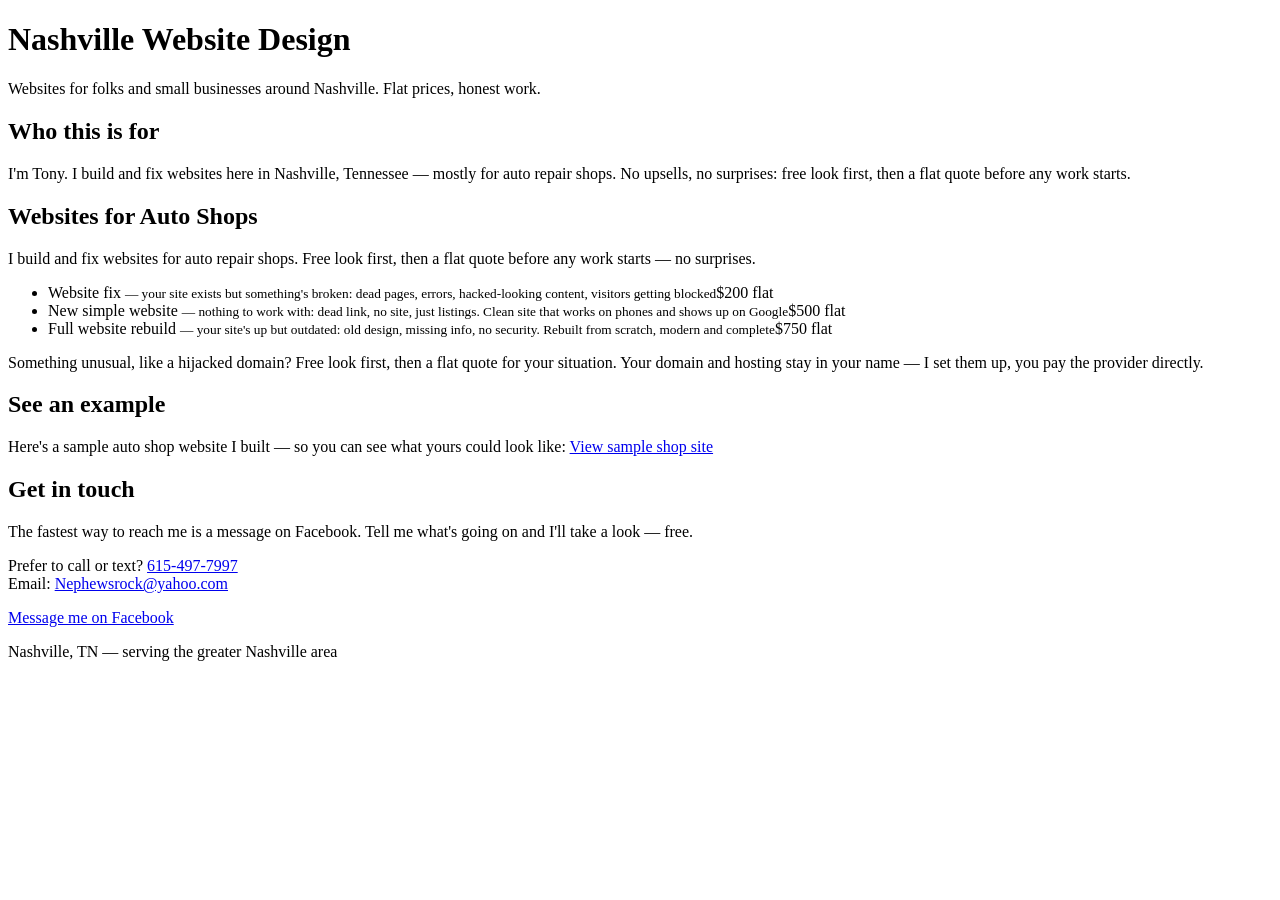
==== demo/index.html @ b76e7350 "Add demo/index.html" ====
<!DOCTYPE html>
<html lang="en">
<head>
<meta charset="UTF-8">
<meta name="viewport" content="width=device-width, initial-scale=1.0">
<title>Nashville Website Design</title>
<link rel="stylesheet" href="style.css">
</head>
<body>

<header>
  <h1>Nashville Website Design</h1>
  <p class="tagline">Websites for folks and small businesses around Nashville. Flat prices, honest work.</p>
</header>

<main>

  <section id="about">
    <h2>Who this is for</h2>
    <p>I'm Tony. I build and fix websites here in Nashville, Tennessee — mostly for auto repair shops. No upsells, no surprises: free look first, then a flat quote before any work starts.</p>
  </section>

  <section id="websites">
    <h2>Websites for Auto Shops</h2>
    <p>I build and fix websites for auto repair shops. Free look first, then a flat quote before any work starts — no surprises.</p>
    <ul class="prices">
      <li><span>Website fix <small>— your site exists but something's broken: dead pages, errors, hacked-looking content, visitors getting blocked</small></span><span class="price">$200 flat</span></li>
      <li><span>New simple website <small>— nothing to work with: dead link, no site, just listings. Clean site that works on phones and shows up on Google</small></span><span class="price">$500 flat</span></li>
      <li><span>Full website rebuild <small>— your site's up but outdated: old design, missing info, no security. Rebuilt from scratch, modern and complete</small></span><span class="price">$750 flat</span></li>
    </ul>
    <p class="note">Something unusual, like a hijacked domain? Free look first, then a flat quote for your situation. Your domain and hosting stay in your name — I set them up, you pay the provider directly.</p>
  </section>

  <section id="example">
    <h2>See an example</h2>
    <p>Here's a sample auto shop website I built — so you can see what yours could look like: <a class="button" href="demo/">View sample shop site</a></p>
  </section>

  <section id="contact">
    <h2>Get in touch</h2>
    <p>The fastest way to reach me is a message on Facebook. Tell me what's going on and I'll take a look — free.</p>
    <p>Prefer to call or text? <a href="tel:+16154977997">615-497-7997</a><br>Email: <a href="mailto:Nephewsrock@yahoo.com">Nephewsrock@yahoo.com</a></p>
    <a class="button" href="https://www.facebook.com/1211981281999904/">Message me on Facebook</a>
  </section>

</main>

<footer>
  <p>Nashville, TN &mdash; serving the greater Nashville area</p>
</footer>

</body>
</html>
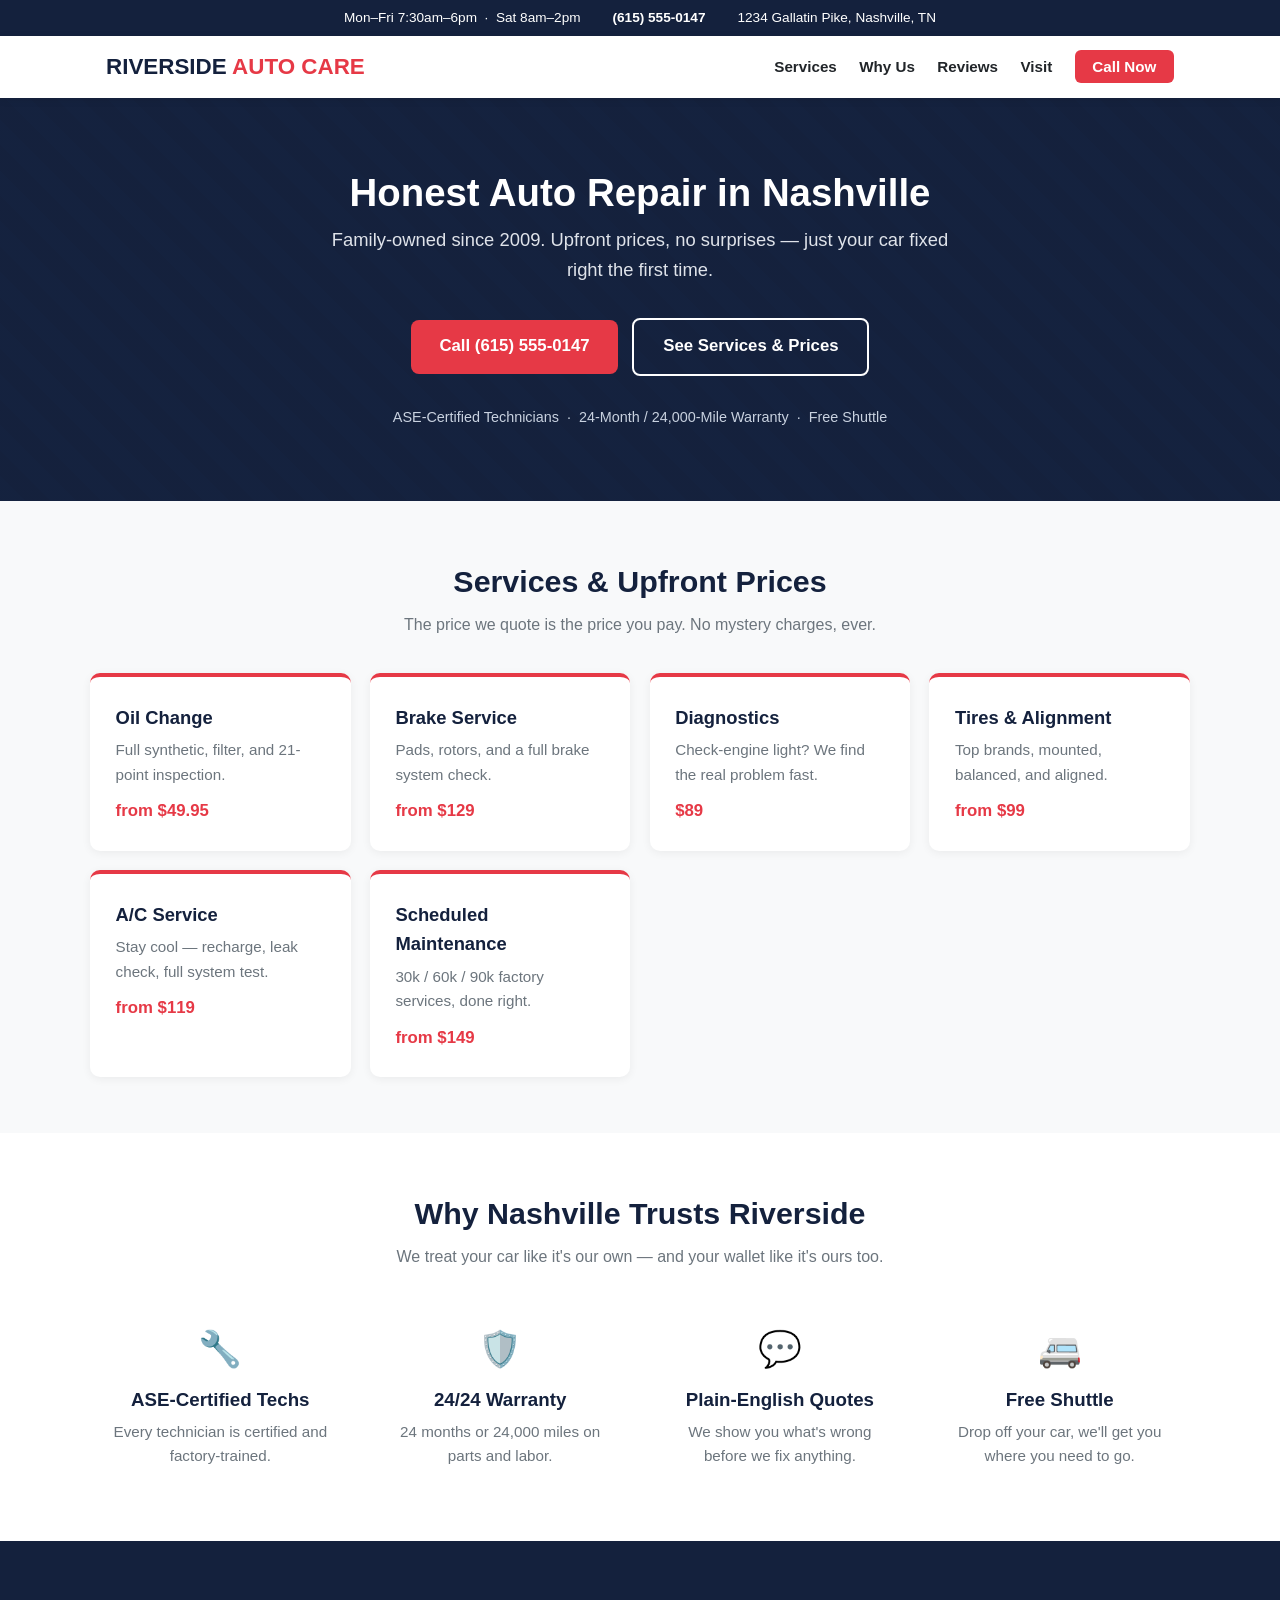
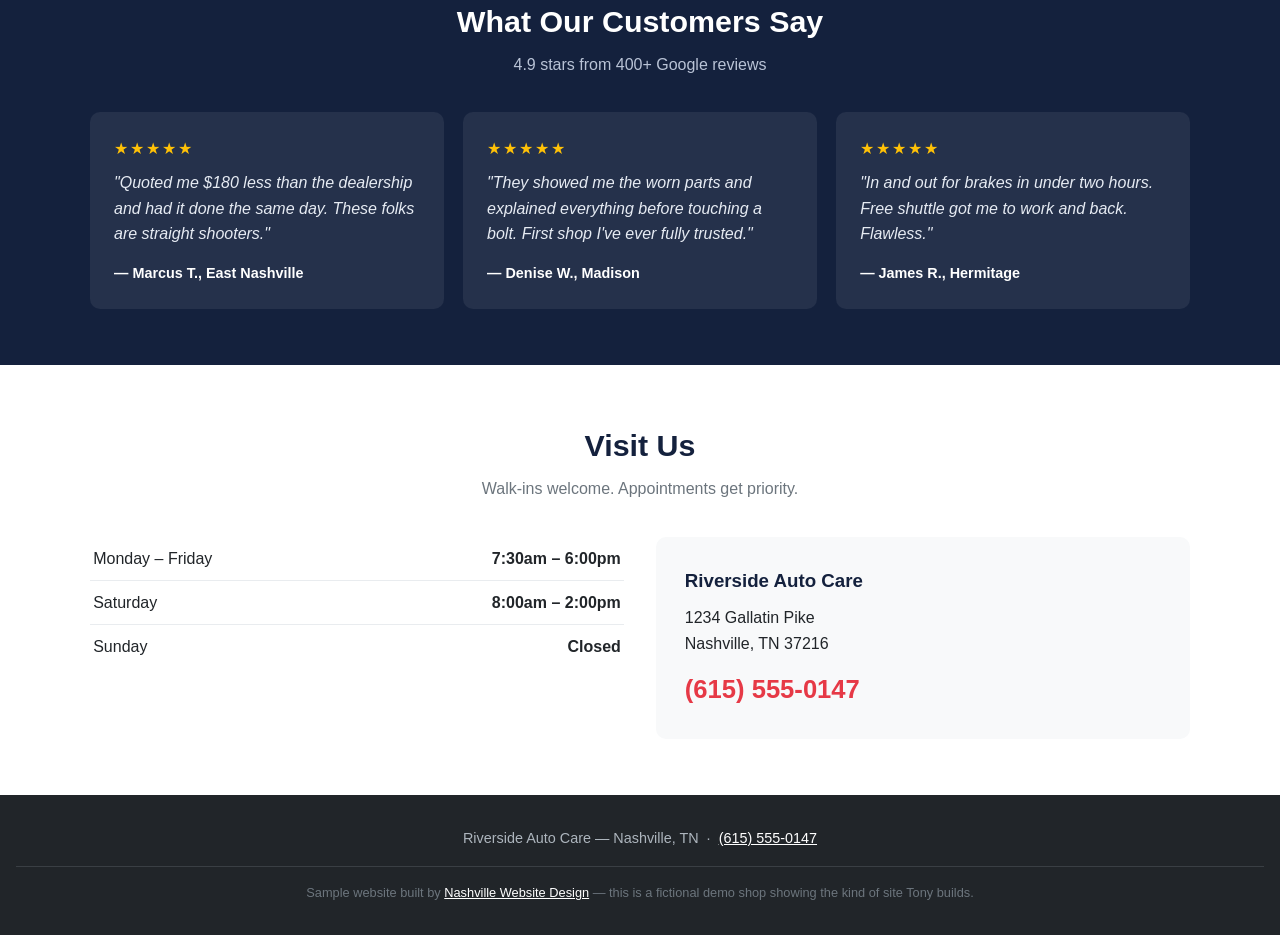
==== commit 73443ffd: "Update demo/index.html" ====
--- a/demo/index.html
+++ b/demo/index.html
@@ -3,51 +3,191 @@
 <head>
 <meta charset="UTF-8">
 <meta name="viewport" content="width=device-width, initial-scale=1.0">
-<title>Nashville Website Design</title>
-<link rel="stylesheet" href="style.css">
+<title>Riverside Auto Care | Auto Repair in Nashville, TN</title>
+<meta name="description" content="Riverside Auto Care — honest, affordable auto repair in Nashville, TN. Oil changes, brakes, diagnostics, and more. Call (615) 555-0147.">
+<style>
+  :root{
+    --navy:#14213d; --red:#e63946; --light:#f8f9fa; --gray:#6c757d; --dark:#212529;
+  }
+  *{margin:0;padding:0;box-sizing:border-box}
+  body{font-family:-apple-system,BlinkMacSystemFont,"Segoe UI",Roboto,Helvetica,Arial,sans-serif;color:var(--dark);line-height:1.6}
+  a{color:inherit}
+
+  /* Top bar */
+  .topbar{background:var(--navy);color:#fff;font-size:.85rem;padding:.45rem 1rem;display:flex;justify-content:center;gap:2rem;flex-wrap:wrap}
+  .topbar a{text-decoration:none;font-weight:600}
+  .topbar a:hover{text-decoration:underline}
+
+  /* Nav */
+  nav{background:#fff;box-shadow:0 2px 8px rgba(0,0,0,.08);position:sticky;top:0;z-index:50}
+  .nav-inner{max-width:1100px;margin:0 auto;padding:.8rem 1rem;display:flex;align-items:center;justify-content:space-between}
+  .logo{font-size:1.4rem;font-weight:800;color:var(--navy);text-decoration:none}
+  .logo span{color:var(--red)}
+  .nav-links{display:flex;gap:1.4rem;list-style:none}
+  .nav-links a{text-decoration:none;font-weight:600;font-size:.95rem;color:var(--dark)}
+  .nav-links a:hover{color:var(--red)}
+  .nav-cta{background:var(--red);color:#fff!important;padding:.5rem 1.1rem;border-radius:6px}
+  .nav-cta:hover{background:#c92f3b}
+  @media(max-width:640px){.nav-links li:not(:last-child){display:none}}
+
+  /* Hero */
+  .hero{background:linear-gradient(rgba(20,33,61,.88),rgba(20,33,61,.88)),repeating-linear-gradient(45deg,#1b2a4a 0 18px,#16233c 18px 36px);color:#fff;text-align:center;padding:4.5rem 1rem}
+  .hero h1{font-size:2.4rem;margin-bottom:.6rem;line-height:1.2}
+  .hero p{font-size:1.15rem;max-width:640px;margin:0 auto 1.8rem;color:#dfe3ea}
+  .btn{display:inline-block;padding:.85rem 1.8rem;border-radius:8px;font-weight:700;text-decoration:none;font-size:1.05rem;margin:.3rem}
+  .btn-red{background:var(--red);color:#fff}
+  .btn-red:hover{background:#c92f3b}
+  .btn-outline{border:2px solid #fff;color:#fff}
+  .btn-outline:hover{background:#fff;color:var(--navy)}
+  .badges{margin-top:1.6rem;font-size:.9rem;color:#c9d2e0}
+
+  /* Sections */
+  section{padding:3.5rem 1rem}
+  .wrap{max-width:1100px;margin:0 auto}
+  h2{font-size:1.9rem;color:var(--navy);margin-bottom:.4rem;text-align:center}
+  .sub{text-align:center;color:var(--gray);margin-bottom:2.2rem;max-width:640px;margin-left:auto;margin-right:auto}
+
+  /* Services */
+  .services{background:var(--light)}
+  .grid{display:grid;grid-template-columns:repeat(auto-fit,minmax(240px,1fr));gap:1.2rem}
+  .card{background:#fff;border-radius:10px;padding:1.6rem;box-shadow:0 2px 10px rgba(0,0,0,.06);border-top:4px solid var(--red)}
+  .card h3{color:var(--navy);margin-bottom:.4rem;font-size:1.15rem}
+  .card p{color:var(--gray);font-size:.95rem;margin-bottom:.7rem}
+  .card .from{font-weight:800;color:var(--red);font-size:1.05rem}
+
+  /* Why us */
+  .why-grid{display:grid;grid-template-columns:repeat(auto-fit,minmax(220px,1fr));gap:1.2rem;text-align:center}
+  .why{padding:1rem}
+  .why .icon{font-size:2.2rem;margin-bottom:.5rem}
+  .why h3{color:var(--navy);margin-bottom:.3rem}
+  .why p{color:var(--gray);font-size:.95rem}
+
+  /* Reviews */
+  .reviews{background:var(--navy);color:#fff}
+  .reviews h2{color:#fff}
+  .reviews .sub{color:#b9c3d6}
+  .stars{color:#ffc107;letter-spacing:2px;margin-bottom:.5rem}
+  .review{background:rgba(255,255,255,.07);border-radius:10px;padding:1.5rem}
+  .review p{font-style:italic;margin-bottom:.8rem;color:#e6ebf3}
+  .review cite{font-style:normal;font-weight:700;color:#fff;font-size:.9rem}
+
+  /* Visit */
+  .visit-grid{display:grid;grid-template-columns:repeat(auto-fit,minmax(280px,1fr));gap:2rem;align-items:start}
+  .hours{width:100%;border-collapse:collapse}
+  .hours td{padding:.55rem .2rem;border-bottom:1px solid #e9ecef}
+  .hours tr:last-child td{border-bottom:none}
+  .hours td:last-child{text-align:right;font-weight:600}
+  .addr-box{background:var(--light);border-radius:10px;padding:1.8rem}
+  .addr-box h3{color:var(--navy);margin-bottom:.6rem}
+  .big-phone{font-size:1.6rem;font-weight:800;color:var(--red);text-decoration:none}
+  .big-phone:hover{text-decoration:underline}
+
+  /* Footer */
+  footer{background:var(--dark);color:#adb5bd;text-align:center;padding:2rem 1rem;font-size:.9rem}
+  footer a{color:#fff}
+  .sample-note{margin-top:1rem;font-size:.8rem;color:#6c757d;border-top:1px solid #3a3f44;padding-top:1rem}
+
+  /* Sticky mobile call */
+  .mobile-call{display:none;position:fixed;bottom:0;left:0;right:0;background:var(--red);color:#fff;text-align:center;padding:1rem;font-weight:800;font-size:1.15rem;text-decoration:none;z-index:60}
+  @media(max-width:640px){.mobile-call{display:block}body{padding-bottom:60px}.hero h1{font-size:1.9rem}}
+</style>
 </head>
 <body>
 
-<header>
-  <h1>Nashville Website Design</h1>
-  <p class="tagline">Websites for folks and small businesses around Nashville. Flat prices, honest work.</p>
-</header>
+<div class="topbar">
+  <span>Mon–Fri 7:30am–6pm &nbsp;·&nbsp; Sat 8am–2pm</span>
+  <a href="tel:+16155550147">(615) 555-0147</a>
+  <span>1234 Gallatin Pike, Nashville, TN</span>
+</div>
 
-<main>
+<nav>
+  <div class="nav-inner">
+    <a class="logo" href="#">RIVERSIDE <span>AUTO CARE</span></a>
+    <ul class="nav-links">
+      <li><a href="#services">Services</a></li>
+      <li><a href="#why">Why Us</a></li>
+      <li><a href="#reviews">Reviews</a></li>
+      <li><a href="#visit">Visit</a></li>
+      <li><a class="nav-cta" href="tel:+16155550147">Call Now</a></li>
+    </ul>
+  </div>
+</nav>
 
-  <section id="about">
-    <h2>Who this is for</h2>
-    <p>I'm Tony. I build and fix websites here in Nashville, Tennessee — mostly for auto repair shops. No upsells, no surprises: free look first, then a flat quote before any work starts.</p>
-  </section>
+<div class="hero">
+  <h1>Honest Auto Repair in Nashville</h1>
+  <p>Family-owned since 2009. Upfront prices, no surprises — just your car fixed right the first time.</p>
+  <a class="btn btn-red" href="tel:+16155550147">Call (615) 555-0147</a>
+  <a class="btn btn-outline" href="#services">See Services &amp; Prices</a>
+  <div class="badges">ASE-Certified Technicians &nbsp;·&nbsp; 24-Month / 24,000-Mile Warranty &nbsp;·&nbsp; Free Shuttle</div>
+</div>
 
-  <section id="websites">
-    <h2>Websites for Auto Shops</h2>
-    <p>I build and fix websites for auto repair shops. Free look first, then a flat quote before any work starts — no surprises.</p>
-    <ul class="prices">
-      <li><span>Website fix <small>— your site exists but something's broken: dead pages, errors, hacked-looking content, visitors getting blocked</small></span><span class="price">$200 flat</span></li>
-      <li><span>New simple website <small>— nothing to work with: dead link, no site, just listings. Clean site that works on phones and shows up on Google</small></span><span class="price">$500 flat</span></li>
-      <li><span>Full website rebuild <small>— your site's up but outdated: old design, missing info, no security. Rebuilt from scratch, modern and complete</small></span><span class="price">$750 flat</span></li>
-    </ul>
-    <p class="note">Something unusual, like a hijacked domain? Free look first, then a flat quote for your situation. Your domain and hosting stay in your name — I set them up, you pay the provider directly.</p>
-  </section>
+<section class="services" id="services">
+  <div class="wrap">
+    <h2>Services &amp; Upfront Prices</h2>
+    <p class="sub">The price we quote is the price you pay. No mystery charges, ever.</p>
+    <div class="grid">
+      <div class="card"><h3>Oil Change</h3><p>Full synthetic, filter, and 21-point inspection.</p><div class="from">from $49.95</div></div>
+      <div class="card"><h3>Brake Service</h3><p>Pads, rotors, and a full brake system check.</p><div class="from">from $129</div></div>
+      <div class="card"><h3>Diagnostics</h3><p>Check-engine light? We find the real problem fast.</p><div class="from">$89</div></div>
+      <div class="card"><h3>Tires &amp; Alignment</h3><p>Top brands, mounted, balanced, and aligned.</p><div class="from">from $99</div></div>
+      <div class="card"><h3>A/C Service</h3><p>Stay cool — recharge, leak check, full system test.</p><div class="from">from $119</div></div>
+      <div class="card"><h3>Scheduled Maintenance</h3><p>30k / 60k / 90k factory services, done right.</p><div class="from">from $149</div></div>
+    </div>
+  </div>
+</section>
 
-  <section id="example">
-    <h2>See an example</h2>
-    <p>Here's a sample auto shop website I built — so you can see what yours could look like: <a class="button" href="demo/">View sample shop site</a></p>
-  </section>
+<section id="why">
+  <div class="wrap">
+    <h2>Why Nashville Trusts Riverside</h2>
+    <p class="sub">We treat your car like it's our own — and your wallet like it's ours too.</p>
+    <div class="why-grid">
+      <div class="why"><div class="icon">🔧</div><h3>ASE-Certified Techs</h3><p>Every technician is certified and factory-trained.</p></div>
+      <div class="why"><div class="icon">🛡️</div><h3>24/24 Warranty</h3><p>24 months or 24,000 miles on parts and labor.</p></div>
+      <div class="why"><div class="icon">💬</div><h3>Plain-English Quotes</h3><p>We show you what's wrong before we fix anything.</p></div>
+      <div class="why"><div class="icon">🚐</div><h3>Free Shuttle</h3><p>Drop off your car, we'll get you where you need to go.</p></div>
+    </div>
+  </div>
+</section>
 
-  <section id="contact">
-    <h2>Get in touch</h2>
-    <p>The fastest way to reach me is a message on Facebook. Tell me what's going on and I'll take a look — free.</p>
-    <p>Prefer to call or text? <a href="tel:+16154977997">615-497-7997</a><br>Email: <a href="mailto:Nephewsrock@yahoo.com">Nephewsrock@yahoo.com</a></p>
-    <a class="button" href="https://www.facebook.com/1211981281999904/">Message me on Facebook</a>
-  </section>
+<section class="reviews" id="reviews">
+  <div class="wrap">
+    <h2>What Our Customers Say</h2>
+    <p class="sub">4.9 stars from 400+ Google reviews</p>
+    <div class="grid">
+      <div class="review"><div class="stars">★★★★★</div><p>"Quoted me $180 less than the dealership and had it done the same day. These folks are straight shooters."</p><cite>— Marcus T., East Nashville</cite></div>
+      <div class="review"><div class="stars">★★★★★</div><p>"They showed me the worn parts and explained everything before touching a bolt. First shop I've ever fully trusted."</p><cite>— Denise W., Madison</cite></div>
+      <div class="review"><div class="stars">★★★★★</div><p>"In and out for brakes in under two hours. Free shuttle got me to work and back. Flawless."</p><cite>— James R., Hermitage</cite></div>
+    </div>
+  </div>
+</section>
 
-</main>
+<section id="visit">
+  <div class="wrap">
+    <h2>Visit Us</h2>
+    <p class="sub">Walk-ins welcome. Appointments get priority.</p>
+    <div class="visit-grid">
+      <div>
+        <table class="hours">
+          <tr><td>Monday – Friday</td><td>7:30am – 6:00pm</td></tr>
+          <tr><td>Saturday</td><td>8:00am – 2:00pm</td></tr>
+          <tr><td>Sunday</td><td>Closed</td></tr>
+        </table>
+      </div>
+      <div class="addr-box">
+        <h3>Riverside Auto Care</h3>
+        <p>1234 Gallatin Pike<br>Nashville, TN 37216</p>
+        <p style="margin-top:.8rem"><a class="big-phone" href="tel:+16155550147">(615) 555-0147</a></p>
+      </div>
+    </div>
+  </div>
+</section>
 
 <footer>
-  <p>Nashville, TN &mdash; serving the greater Nashville area</p>
+  <p>Riverside Auto Care &mdash; Nashville, TN &nbsp;·&nbsp; <a href="tel:+16155550147">(615) 555-0147</a></p>
+  <p class="sample-note">Sample website built by <a href="https://nephewsrock.github.io">Nashville Website Design</a> — this is a fictional demo shop showing the kind of site Tony builds.</p>
 </footer>
+
+<a class="mobile-call" href="tel:+16155550147">📞 Call (615) 555-0147</a>
 
 </body>
 </html>
